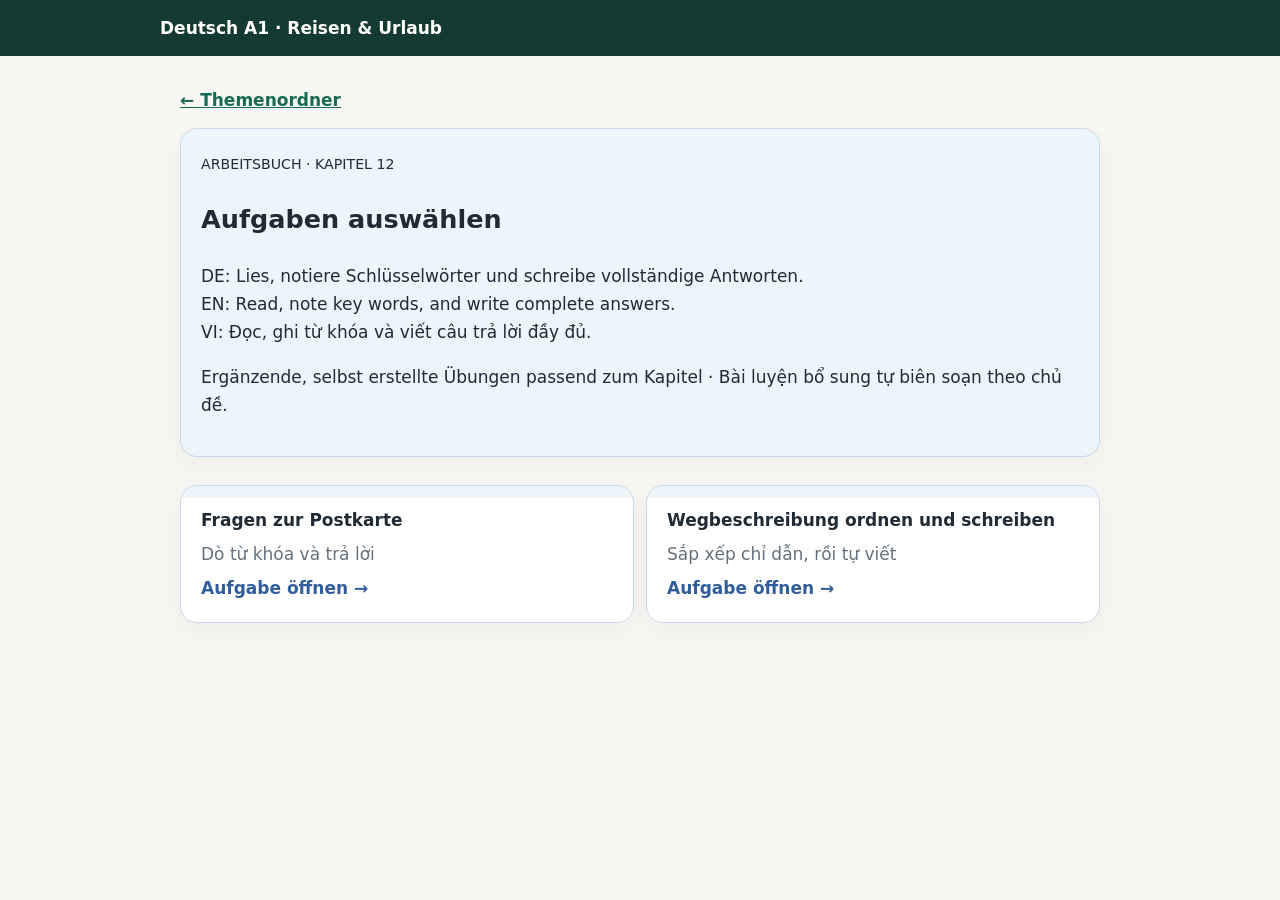
==== aufgaben-urlaub.html @ ffe344f6 "Create focused Urlaub exercise pages" ====
<!doctype html><html lang="de"><head><meta charset="utf-8"><meta name="viewport" content="width=device-width,initial-scale=1"><title>Arbeitsaufgaben · Reisen & Urlaub</title><style>:root{--ink:#202b35;--muted:#65727d;--paper:#f7f6f2;--line:#e4e5e1;--green:#176b53;--blue:#315e9b;--pale:#edf4fa}*{box-sizing:border-box}body{margin:0;background:var(--paper);color:var(--ink);font:17px/1.65 Inter,system-ui,"Segoe UI",sans-serif}.top{background:#153a31;color:white;padding:14px max(20px,calc((100vw - 960px)/2));font-weight:800}.wrap{max-width:960px;margin:30px auto;padding:0 20px}.back{color:var(--green);font-weight:750}.box,.tile{background:#fff;border:1px solid var(--line);border-radius:17px;padding:20px;margin:14px 0;box-shadow:0 7px 22px #2033260b}.grid{display:grid;grid-template-columns:repeat(2,minmax(0,1fr));gap:12px}.tile{display:block;text-decoration:none;color:var(--ink);background:linear-gradient(#edf4fa 0 12px,#fff 12px);border-color:#c9d8ec}.tile b,.tile span,.tile strong{display:block}.tile span{color:var(--muted);margin:6px 0}.tile strong,summary{color:var(--blue);font-weight:750}.box{background:var(--pale);border-color:#c9d8ec}.task{padding:13px 0;border-bottom:1px solid white}textarea{width:100%;min-height:95px;border:1px solid #ccd5dc;border-radius:10px;padding:12px;font:inherit;margin:8px 0}details{background:white;border-radius:10px;padding:12px;margin:10px 0}summary{cursor:pointer}@media(max-width:640px){.grid{grid-template-columns:1fr}}</style></head><body><header class="top">Deutsch A1 · Reisen & Urlaub</header><main class="wrap"><a class="back" href="./deutsch-alltag.html?topic=reisen#folderContent">← Themenordner</a><section class="box"><small>ARBEITSBUCH · KAPITEL 12</small><h1 id="title">Aufgaben auswählen</h1><p>DE: Lies, notiere Schlüsselwörter und schreibe vollständige Antworten.<br>EN: Read, note key words, and write complete answers.<br>VI: Đọc, ghi từ khóa và viết câu trả lời đầy đủ.</p><p>Ergänzende, selbst erstellte Übungen passend zum Kapitel · Bài luyện bổ sung tự biên soạn theo chủ đề.</p></section><nav id="catalog" class="grid"><a class="tile" href="?task=postkarte"><b>Fragen zur Postkarte</b><span>Dò từ khóa và trả lời</span><strong>Aufgabe öffnen →</strong></a><a class="tile" href="?task=weg"><b>Wegbeschreibung ordnen und schreiben</b><span>Sắp xếp chỉ dẫn, rồi tự viết</span><strong>Aufgabe öffnen →</strong></a></nav><div id="detail"></div></main><script>
const data={postkarte:{title:"Fragen zur Postkarte",items:["Wie finden sie Basel?","Was haben sie gemacht?","Was machen sie morgen?"],tip:"Markiere „sehr schön“ als Meinung, „heute“ für abgeschlossene Handlungen und „morgen“ für Pläne. Antworte mit ganzen Sätzen. Ersetze „wir“ aus dem Brief durch „sie“. · Gạch chân „sehr schön“ (cảm nhận), „heute“ (việc đã xong), „morgen“ (kế hoạch). Trả lời đủ câu và đổi „wir“ thành „sie“.",answers:["Sie finden Basel sehr schön.","Sie haben das Vitra Design Museum besucht und eine Stadttour gemacht.","Morgen machen sie einen Spaziergang im Zoo und gehen ein bisschen shoppen."]},weg:{title:"Wegbeschreibung ordnen und schreiben",items:["A. Gehen Sie über die Brücke.","B. Gehen Sie geradeaus bis zur Ampel.","C. Das Museum liegt neben dem Park.","D. Biegen Sie an der Ampel links ab."],tip:"Ordne vom Start bis zum Ziel. Schreibe danach 3–4 eigene Sätze mit Startpunkt, Weg und Ziel. · Sắp xếp từ điểm xuất phát đến đích, rồi tự viết 3–4 câu có điểm đầu, đường đi và đích đến.",answers:["B → D → A → C","Gehen Sie zuerst geradeaus bis zur Ampel. Biegen Sie dort links ab und gehen Sie über die Brücke. Das Museum liegt neben dem Park."]}};
const e=s=>String(s).replace(/[&<>"]/g,c=>({"&":"&amp;","<":"&lt;",">":"&gt;",'"':"&quot;"}[c]));
const x=data[new URLSearchParams(location.search).get("task")],r=document.getElementById("detail");
if(x){document.getElementById("title").textContent=x.title;document.getElementById("catalog").hidden=true;r.innerHTML='<section class="box"><h2>Aufgabe · Task · Bài tập</h2>'+x.items.map((v,i)=>'<div class="task"><p>'+(i+1)+'. '+e(v)+'</p><textarea aria-label="Antwort schreiben" placeholder="Schreibe deine Antwort hier · Viết câu trả lời ở đây"></textarea></div>').join("")+'<p><b>So gehst du vor · Cách làm:</b> '+e(x.tip)+'</p><details><summary>Lösung ansehen · Xem gợi ý đáp án</summary>'+x.answers.map((a,i)=>'<p>'+(i+1)+'. '+e(a)+'</p>').join("")+'</details></section>'}
</script></body></html>
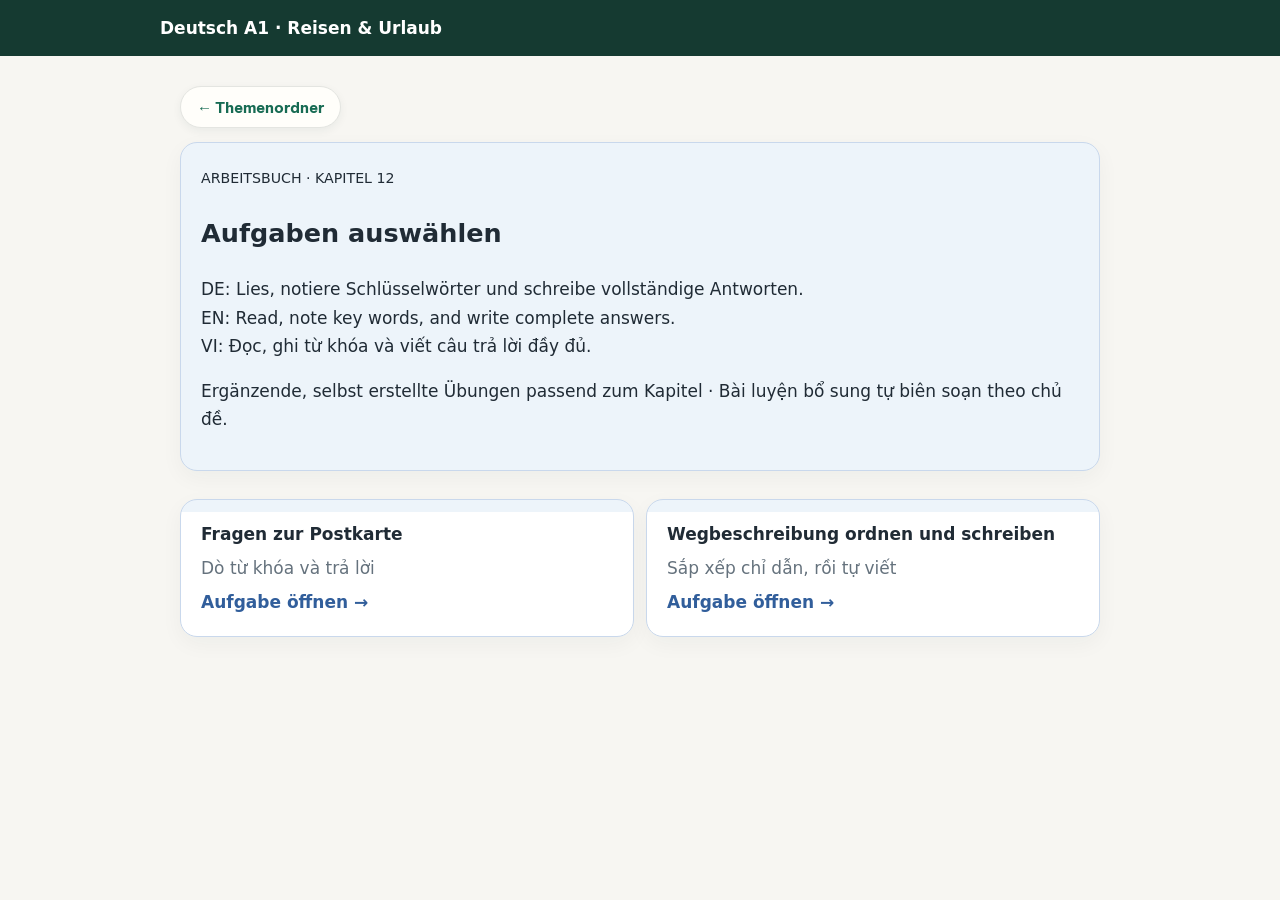
==== commit b3057ece: "Polish topic navigation and A1 layout" ====
--- a/aufgaben-urlaub.html
+++ b/aufgaben-urlaub.html
@@ -1,6 +1,14 @@
-<!doctype html><html lang="de"><head><meta charset="utf-8"><meta name="viewport" content="width=device-width,initial-scale=1"><title>Arbeitsaufgaben · Reisen & Urlaub</title><style>:root{--ink:#202b35;--muted:#65727d;--paper:#f7f6f2;--line:#e4e5e1;--green:#176b53;--blue:#315e9b;--pale:#edf4fa}*{box-sizing:border-box}body{margin:0;background:var(--paper);color:var(--ink);font:17px/1.65 Inter,system-ui,"Segoe UI",sans-serif}.top{background:#153a31;color:white;padding:14px max(20px,calc((100vw - 960px)/2));font-weight:800}.wrap{max-width:960px;margin:30px auto;padding:0 20px}.back{color:var(--green);font-weight:750}.box,.tile{background:#fff;border:1px solid var(--line);border-radius:17px;padding:20px;margin:14px 0;box-shadow:0 7px 22px #2033260b}.grid{display:grid;grid-template-columns:repeat(2,minmax(0,1fr));gap:12px}.tile{display:block;text-decoration:none;color:var(--ink);background:linear-gradient(#edf4fa 0 12px,#fff 12px);border-color:#c9d8ec}.tile b,.tile span,.tile strong{display:block}.tile span{color:var(--muted);margin:6px 0}.tile strong,summary{color:var(--blue);font-weight:750}.box{background:var(--pale);border-color:#c9d8ec}.task{padding:13px 0;border-bottom:1px solid white}textarea{width:100%;min-height:95px;border:1px solid #ccd5dc;border-radius:10px;padding:12px;font:inherit;margin:8px 0}details{background:white;border-radius:10px;padding:12px;margin:10px 0}summary{cursor:pointer}@media(max-width:640px){.grid{grid-template-columns:1fr}}</style></head><body><header class="top">Deutsch A1 · Reisen & Urlaub</header><main class="wrap"><a class="back" href="./deutsch-alltag.html?topic=reisen#folderContent">← Themenordner</a><section class="box"><small>ARBEITSBUCH · KAPITEL 12</small><h1 id="title">Aufgaben auswählen</h1><p>DE: Lies, notiere Schlüsselwörter und schreibe vollständige Antworten.<br>EN: Read, note key words, and write complete answers.<br>VI: Đọc, ghi từ khóa và viết câu trả lời đầy đủ.</p><p>Ergänzende, selbst erstellte Übungen passend zum Kapitel · Bài luyện bổ sung tự biên soạn theo chủ đề.</p></section><nav id="catalog" class="grid"><a class="tile" href="?task=postkarte"><b>Fragen zur Postkarte</b><span>Dò từ khóa và trả lời</span><strong>Aufgabe öffnen →</strong></a><a class="tile" href="?task=weg"><b>Wegbeschreibung ordnen und schreiben</b><span>Sắp xếp chỉ dẫn, rồi tự viết</span><strong>Aufgabe öffnen →</strong></a></nav><div id="detail"></div></main><script>
-const data={postkarte:{title:"Fragen zur Postkarte",items:["Wie finden sie Basel?","Was haben sie gemacht?","Was machen sie morgen?"],tip:"Markiere „sehr schön“ als Meinung, „heute“ für abgeschlossene Handlungen und „morgen“ für Pläne. Antworte mit ganzen Sätzen. Ersetze „wir“ aus dem Brief durch „sie“. · Gạch chân „sehr schön“ (cảm nhận), „heute“ (việc đã xong), „morgen“ (kế hoạch). Trả lời đủ câu và đổi „wir“ thành „sie“.",answers:["Sie finden Basel sehr schön.","Sie haben das Vitra Design Museum besucht und eine Stadttour gemacht.","Morgen machen sie einen Spaziergang im Zoo und gehen ein bisschen shoppen."]},weg:{title:"Wegbeschreibung ordnen und schreiben",items:["A. Gehen Sie über die Brücke.","B. Gehen Sie geradeaus bis zur Ampel.","C. Das Museum liegt neben dem Park.","D. Biegen Sie an der Ampel links ab."],tip:"Ordne vom Start bis zum Ziel. Schreibe danach 3–4 eigene Sätze mit Startpunkt, Weg und Ziel. · Sắp xếp từ điểm xuất phát đến đích, rồi tự viết 3–4 câu có điểm đầu, đường đi và đích đến.",answers:["B → D → A → C","Gehen Sie zuerst geradeaus bis zur Ampel. Biegen Sie dort links ab und gehen Sie über die Brücke. Das Museum liegt neben dem Park."]}};
+<!doctype html><html lang="de"><head><meta charset="utf-8"><meta name="viewport" content="width=device-width,initial-scale=1"><title>Arbeitsaufgaben · Reisen & Urlaub</title><style>:root{--ink:#202b35;--muted:#65727d;--paper:#f7f6f2;--line:#e4e5e1;--green:#176b53;--blue:#315e9b;--pale:#edf4fa}*{box-sizing:border-box}body{margin:0;background:var(--paper);color:var(--ink);font:17px/1.65 Inter,system-ui,"Segoe UI",sans-serif}.top{background:#153a31;color:white;padding:14px max(20px,calc((100vw - 960px)/2));font-weight:800}.wrap{max-width:960px;margin:30px auto;padding:0 20px}.back{color:var(--green);font-weight:750}.box,.tile{background:#fff;border:1px solid var(--line);border-radius:17px;padding:20px;margin:14px 0;box-shadow:0 7px 22px #2033260b}.grid{display:grid;grid-template-columns:repeat(2,minmax(0,1fr));gap:12px}.tile{display:block;text-decoration:none;color:var(--ink);background:linear-gradient(#edf4fa 0 12px,#fff 12px);border-color:#c9d8ec}.tile b,.tile span,.tile strong{display:block}.tile span{color:var(--muted);margin:6px 0}.tile strong,summary{color:var(--blue);font-weight:750}.box{background:var(--pale);border-color:#c9d8ec}.task{padding:13px 0;border-bottom:1px solid white}textarea{width:100%;min-height:95px;border:1px solid #ccd5dc;border-radius:10px;padding:12px;font:inherit;margin:8px 0}details{background:white;border-radius:10px;padding:12px;margin:10px 0}summary{cursor:pointer}@media(max-width:640px){.grid{grid-template-columns:1fr}}[hidden]{display:none!important}</style><link rel="stylesheet" href="./assets/topic-navigation.css?v=20261105"></head><body><header class="top">Deutsch A1 · Reisen & Urlaub</header><main class="wrap"><a class="back topic-return" href="./deutsch-alltag.html?topic=reisen#folderContent">← Themenordner</a><section class="box"><small>ARBEITSBUCH · KAPITEL 12</small><h1 id="title">Aufgaben auswählen</h1><p>DE: Lies, notiere Schlüsselwörter und schreibe vollständige Antworten.<br>EN: Read, note key words, and write complete answers.<br>VI: Đọc, ghi từ khóa và viết câu trả lời đầy đủ.</p><p>Ergänzende, selbst erstellte Übungen passend zum Kapitel · Bài luyện bổ sung tự biên soạn theo chủ đề.</p></section><nav id="catalog" class="grid"><a class="tile" href="?task=postkarte"><b>Fragen zur Postkarte</b><span>Dò từ khóa và trả lời</span><strong>Aufgabe öffnen →</strong></a><a class="tile" href="?task=weg"><b>Wegbeschreibung ordnen und schreiben</b><span>Sắp xếp chỉ dẫn, rồi tự viết</span><strong>Aufgabe öffnen →</strong></a></nav><div id="detail"></div></main><script>
+const data={postkarte:{title:"Fragen zur Postkarte",reading:{title:"Die Postkarte aus Basel · Bưu thiếp từ Basel",lines:[
+{de:"Liebe Tante Rosa, lieber Onkel Gerd, in Basel ist es sehr schön, denn man kann hier sehr viel machen.",en:"Dear Aunt Rosa, dear Uncle Gerd, Basel is very lovely because there is a lot to do here.",vi:"Dì Rosa và chú Gerd thân mến, Basel rất đẹp vì ở đây có thể làm nhiều việc.",gramDe:"„es ist schön“ ist eine allgemeine Aussage. denn nennt den Grund; danach bleibt es ein Hauptsatz. man bedeutet hier „người ta / mọi người“.",gramEn:"„es ist schön“ is a general statement. denn introduces the reason and keeps main-clause word order. man means “people / one” here.",gramVi:"„es ist schön“ là cách nhận xét chung. denn đưa ra lý do và giữ trật tự câu chính. man ở đây nghĩa là “người ta / mọi người”."},
+{de:"Wir haben heute das Vitra Design Museum besucht und eine super Stadttour gemacht.",en:"Today we visited the Vitra Design Museum and went on a great city tour.",vi:"Hôm nay chúng cháu đã tham quan Bảo tàng Thiết kế Vitra và đi một chuyến tham quan thành phố tuyệt vời.",gramDe:"haben + besucht/gemacht ist Perfekt und erzählt von abgeschlossenen Handlungen. besucht und gemacht sind Partizip II. „heute“ hilft dir, diese Stelle zu finden.",gramEn:"haben + besucht/gemacht is the present perfect for completed actions. besucht and gemacht are past participles. „heute“ helps you locate this part.",gramVi:"haben + besucht/gemacht là thì Perfekt để kể việc đã hoàn thành. besucht và gemacht là Partizip II. Từ „heute“ giúp bạn tìm đúng đoạn."},
+{de:"Morgen machen wir einen Spaziergang im Zoo und gehen ein bisschen shoppen.",en:"Tomorrow we are going for a walk in the zoo and doing a little shopping.",vi:"Ngày mai chúng cháu sẽ đi dạo trong sở thú và mua sắm một chút.",gramDe:"Mit morgen spricht man über einen Plan. Das Präsens kann für die nahe Zukunft stehen. „einen Spaziergang machen“ bedeutet „đi dạo“; „shoppen gehen“ bedeutet „đi mua sắm“.",gramEn:"morgen marks a plan. The present tense can refer to the near future. „einen Spaziergang machen“ means “to go for a walk”; „shoppen gehen“ means “to go shopping”.",gramVi:"morgen báo hiệu kế hoạch. Tiếng Đức có thể dùng hiện tại để nói về tương lai gần. „einen Spaziergang machen“ là đi dạo; „shoppen gehen“ là đi mua sắm."}
+],words:["die Postkarte · postcard · bưu thiếp","besuchen · to visit · tham quan","die Stadttour · city tour · chuyến tham quan thành phố","der Spaziergang · walk · cuộc đi dạo","shoppen gehen · to go shopping · đi mua sắm"]},items:[{de:"Wie finden sie Basel?",en:"What do they think of Basel?",vi:"Họ thấy Basel thế nào?"},{de:"Was haben sie gemacht?",en:"What did they do?",vi:"Họ đã làm gì?"},{de:"Was machen sie morgen?",en:"What are they doing tomorrow?",vi:"Ngày mai họ sẽ làm gì?"}],tip:"Markiere „sehr schön“ als Meinung, „heute“ für abgeschlossene Handlungen und „morgen“ für Pläne. Antworte mit ganzen Sätzen und ersetze „wir“ aus dem Brief durch „sie“. · Gạch chân „sehr schön“ (cảm nhận), „heute“ (việc đã xong), „morgen“ (kế hoạch). Trả lời đủ câu và đổi „wir“ trong thư thành „sie“.",answers:["Sie finden Basel sehr schön.","Sie haben das Vitra Design Museum besucht und eine Stadttour gemacht.","Morgen machen sie einen Spaziergang im Zoo und gehen ein bisschen shoppen."]},weg:{title:"Wegbeschreibung ordnen und schreiben",reading:{title:"Nach dem Weg fragen · Hỏi đường",lines:[
+{de:"Entschuldigung, wie komme ich vom Bahnhof zum Kunstmuseum?",en:"Excuse me, how do I get from the station to the art museum?",vi:"Xin lỗi, tôi đi từ nhà ga đến bảo tàng mỹ thuật bằng cách nào?",gramDe:"„Wie komme ich …?“ ist eine häufige Frage nach dem Weg. vom (= von dem) nennt den Startpunkt; zum (= zu dem) ist das Ziel.",gramEn:"„Wie komme ich …?“ is a common way to ask for directions. vom (= von dem) names the starting point; zum (= zu dem) is the destination.",gramVi:"„Wie komme ich …?“ là cách hỏi đường thường gặp. vom (= von dem) nêu điểm xuất phát; zum (= zu dem) nêu đích đến."},
+{de:"Gehen Sie zuerst geradeaus bis zur Ampel. Dort biegen Sie links ab und gehen über die Brücke.",en:"First go straight ahead to the traffic light. Turn left there and cross the bridge.",vi:"Trước tiên hãy đi thẳng đến đèn giao thông. Đến đó thì rẽ trái và đi qua cây cầu.",gramDe:"Gehen Sie/biegen Sie sind höfliche Aufforderungen. „Dort“ steht vorne, deshalb bleibt biegen auf Position 2. abbiegen ist trennbar: biegen … ab.",gramEn:"Gehen Sie/biegen Sie are polite commands. „Dort“ comes first, so biegen remains in second position. abbiegen is separable: biegen … ab.",gramVi:"Gehen Sie/biegen Sie là mệnh lệnh lịch sự. „Dort“ đứng đầu nên biegen vẫn ở vị trí thứ hai. abbiegen là động từ tách: biegen … ab."},
+{de:"Das Museum liegt neben dem Park.",en:"The museum is next to the park.",vi:"Bảo tàng nằm cạnh công viên.",gramDe:"„neben dem Park“ beschreibt einen festen Ort. Auf die Frage Wo? steht hier der Dativ: dem Park.",gramEn:"„neben dem Park“ describes a fixed location. For the question Wo? (where?), use the dative: dem Park.",gramVi:"„neben dem Park“ nêu vị trí cố định. Với câu hỏi Wo? (ở đâu?), dùng Dativ: dem Park."}
+],words:["der Bahnhof · station · nhà ga","die Ampel · traffic light · đèn giao thông","abbiegen · to turn · rẽ","die Brücke · bridge · cây cầu","neben · next to · bên cạnh"]},items:["A. Gehen Sie über die Brücke.","B. Gehen Sie geradeaus bis zur Ampel.","C. Das Museum liegt neben dem Park.","D. Biegen Sie an der Ampel links ab."],tip:"Ordne vom Start bis zum Ziel. Schreibe danach 3–4 eigene Sätze mit Startpunkt, Weg und Ziel. · Sắp xếp từ điểm xuất phát đến đích, rồi tự viết 3–4 câu có điểm đầu, đường đi và đích đến.",answers:["B → D → A → C","Gehen Sie zuerst geradeaus bis zur Ampel. Biegen Sie dort links ab und gehen Sie über die Brücke. Das Museum liegt neben dem Park."]}};
 const e=s=>String(s).replace(/[&<>"]/g,c=>({"&":"&amp;","<":"&lt;",">":"&gt;",'"':"&quot;"}[c]));
 const x=data[new URLSearchParams(location.search).get("task")],r=document.getElementById("detail");
-if(x){document.getElementById("title").textContent=x.title;document.getElementById("catalog").hidden=true;r.innerHTML='<section class="box"><h2>Aufgabe · Task · Bài tập</h2>'+x.items.map((v,i)=>'<div class="task"><p>'+(i+1)+'. '+e(v)+'</p><textarea aria-label="Antwort schreiben" placeholder="Schreibe deine Antwort hier · Viết câu trả lời ở đây"></textarea></div>').join("")+'<p><b>So gehst du vor · Cách làm:</b> '+e(x.tip)+'</p><details><summary>Lösung ansehen · Xem gợi ý đáp án</summary>'+x.answers.map((a,i)=>'<p>'+(i+1)+'. '+e(a)+'</p>').join("")+'</details></section>'}
+if(x){document.getElementById("title").textContent=x.title;document.getElementById("catalog").hidden=true;const reading='<section class="box"><h2>'+e(x.reading.title)+'</h2>'+x.reading.lines.map((z,i)=>'<article class="task"><p><b>'+(i+1)+'. DE:</b> '+e(z.de)+'</p><p><b>EN · Translation:</b> '+e(z.en)+'</p><p><b>VI · Bản dịch:</b> '+e(z.vi)+'</p><p><b>DE · Grammatik:</b> '+e(z.gramDe)+'</p><p><b>EN · Grammar:</b> '+e(z.gramEn)+'</p><p><b>VI · Ngữ pháp:</b> '+e(z.gramVi)+'</p></article>').join("")+'<h3>Wortschatz · Từ vựng</h3>'+x.reading.words.map(w=>'<p>'+e(w)+'</p>').join("")+'</section>';r.innerHTML=reading+'<section class="box"><h2>Aufgabe · Task · Bài tập</h2>'+x.items.map((v,i)=>'<div class="task"><p><b>'+(i+1)+'. DE:</b> '+e(typeof v==="string"?v:v.de)+'</p>'+(typeof v==="string"?"":'<p>EN: '+e(v.en)+'<br>VI: '+e(v.vi)+'</p>')+'<textarea aria-label="Antwort schreiben" placeholder="Schreibe deine Antwort hier · Viết câu trả lời ở đây"></textarea></div>').join("")+'<p><b>So gehst du vor · Cách làm:</b> '+e(x.tip)+'</p><details><summary>Lösung ansehen · Xem gợi ý đáp án</summary>'+x.answers.map((a,i)=>'<p>'+(i+1)+'. '+e(a)+'</p>').join("")+'</details></section>'}
 </script></body></html>
--- a/assets/topic-navigation.css
+++ b/assets/topic-navigation.css
@@ -0,0 +1,88 @@
+@import url("./fonts/handbook-fonts.css");
+
+/* Shared return controls: the existing text/accent colors remain in charge. */
+.topic-return,
+button[data-back],
+button[data-close-alltag],
+button[data-close-topic]{
+  appearance:none;
+  display:inline-flex;
+  align-items:center;
+  justify-content:center;
+  gap:.35em;
+  max-width:100%;
+  min-height:42px;
+  padding:9px 16px;
+  border:1px solid var(--line,#e4e5e1);
+  border-radius:999px;
+  background:var(--white,#fffefa);
+  font-family:"Be Vietnam Pro",Arial,sans-serif;
+  font-size:.94rem;
+  font-weight:650;
+  line-height:1.4;
+  text-decoration:none;
+  box-shadow:0 3px 10px rgba(25,53,44,.06);
+  cursor:pointer;
+  white-space:normal;
+  text-align:left;
+  transition:background-color .16s,border-color .16s,box-shadow .16s,transform .16s;
+}
+.topic-return:hover,
+.topic-return:focus-visible,
+button[data-back]:hover,
+button[data-back]:focus-visible,
+button[data-close-alltag]:hover,
+button[data-close-alltag]:focus-visible,
+button[data-close-topic]:hover,
+button[data-close-topic]:focus-visible{
+  border-color:currentColor;
+  box-shadow:0 5px 14px rgba(25,53,44,.11);
+  transform:translateY(-1px);
+}
+.topic-return:focus-visible,
+button[data-back]:focus-visible,
+button[data-close-alltag]:focus-visible,
+button[data-close-topic]:focus-visible{outline:2px solid currentColor;outline-offset:2px}
+
+/* A1 topic landing: clear hierarchy and the same calm type pairing as the Leben library. */
+#folderContent .topic-heading h2{
+  margin:5px 0 4px;
+  font-family:"Playfair Display",Georgia,"Times New Roman",serif;
+  font-size:clamp(1.8rem,4.4vw,2.45rem);
+  font-weight:700;
+  line-height:1.2;
+  letter-spacing:-.025em;
+}
+#folderContent .topic-intro{
+  width:min(100%,880px);
+  margin:16px 0 24px;
+  padding:16px 20px;
+  border:1px solid var(--line,#e4e5e1);
+  border-radius:18px;
+  background:var(--white,#fffefa);
+  box-shadow:0 7px 20px rgba(25,53,44,.055);
+  font:400 1rem/1.72 "Be Vietnam Pro",Arial,sans-serif;
+}
+#folderContent .topic-intro p{margin:4px 0}
+#folderContent .topic-intro b{font-weight:700;color:var(--ink,#202b35)}
+#folderContent .topic-door{
+  font-family:"Be Vietnam Pro",Arial,sans-serif;
+  padding:22px 24px;
+  border-radius:20px;
+}
+#folderContent .topic-door strong{
+  font-family:"Playfair Display",Georgia,"Times New Roman",serif;
+  font-size:1.24rem;
+  line-height:1.35;
+  letter-spacing:-.012em;
+}
+#folderContent .topic-door-sub{line-height:1.55}
+#folderContent .topic-door p{line-height:1.65}
+#folderContent .topic-door-open{font-family:"Be Vietnam Pro",Arial,sans-serif}
+#folderContent .topic-return-row{margin:0 0 17px}
+#topicContent .topic-page-head>.topic-return-row{margin-bottom:14px}
+@media(max-width:600px){
+  .topic-return,button[data-back],button[data-close-alltag],button[data-close-topic]{min-height:40px;padding:8px 13px;font-size:.9rem}
+  #folderContent .topic-intro{padding:13px 15px}
+  #folderContent .topic-door{padding:18px}
+}
